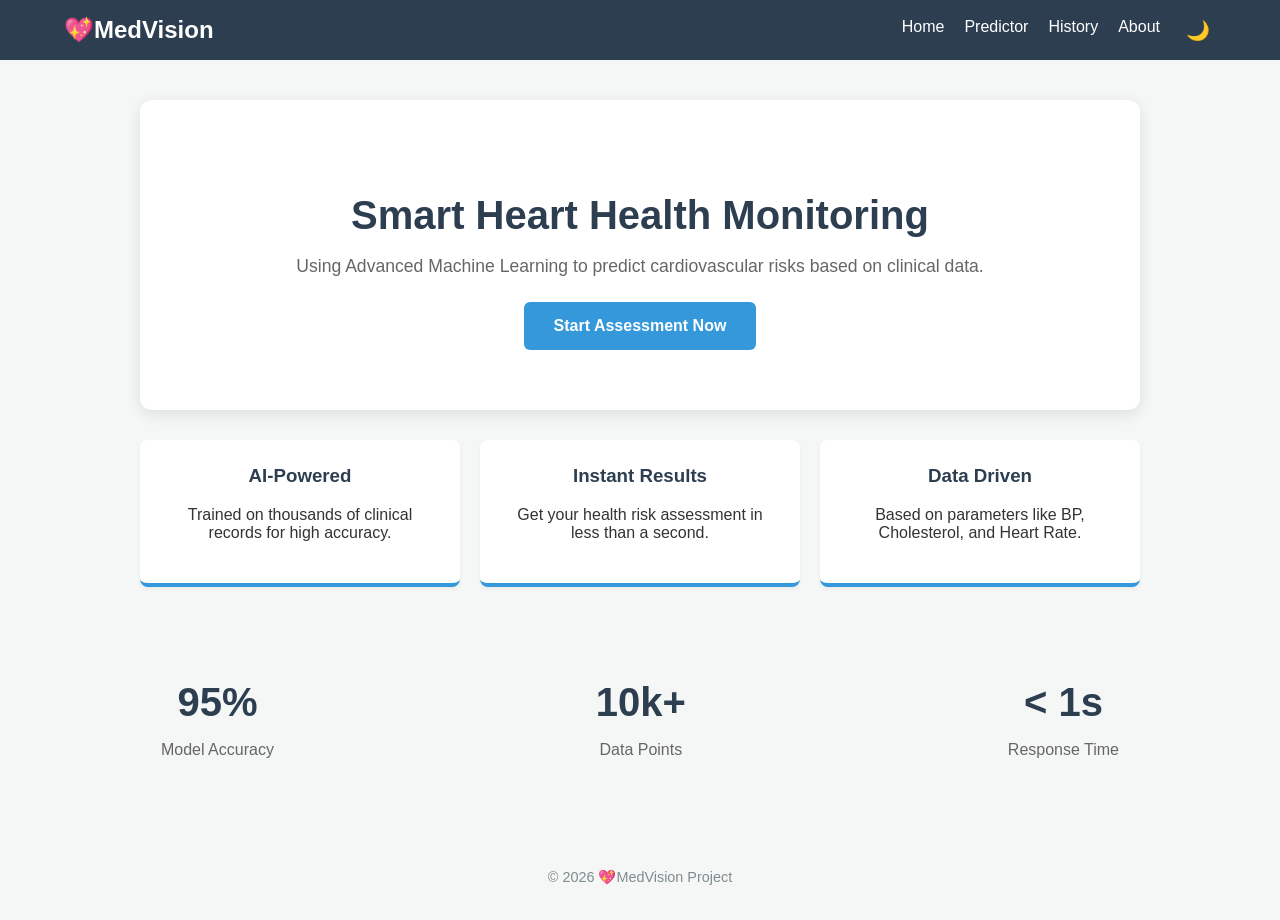
==== templates/index.html @ be7ce9fb "Add files via upload" ====
<!DOCTYPE html>
<html lang="en">
<head>
    <meta charset="UTF-8">
    <meta name="viewport" content="width=device-width, initial-scale=1.0, maximum-scale=1.0, user-scalable=no">
    <title>MedVision | Home</title>
    <link rel="stylesheet" href="{{ url_for('static', filename='styles.css') }}">
    <style>
        /* Variables */
        :root {
            --primary-blue: #2c3e50;
            --accent-blue: #3498db;
            --bg-color: #f4f7f6;
            --text-color: #333;
            --white: #ffffff;
        }

        body {
            animation: fadeInAnimation ease 0.5s;
            animation-iteration-count: 1;
            animation-fill-mode: forwards;
            font-family: 'Segoe UI', Tahoma, Geneva, Verdana, sans-serif;
            background-color: var(--bg-color);
            color: var(--text-color);
            margin: 0;

        }
        @keyframes fadeInAnimation {
        0% { opacity: 0; transform: translateY(10px); }
        100% { opacity: 1; transform: translateY(0); }
        }
        /* Navbar (Same as Predictor Page) */
        .navbar {
            background: var(--primary-blue);
            color: white;
            padding: 1rem 5%;
            display: flex;
            justify-content: space-between;
            align-items: center;
        }

        .logo a {
            color: white;
            text-decoration: none;
            font-size: 1.5rem;
            font-weight: bold;
        }

        .nav-links {
            list-style: none;
            display: flex;
            gap: 20px;
            padding: 0;
            margin: 0;
        }

        .nav-links a {
            color: white;
            text-decoration: none;
            font-weight: 500;
        }

        .nav-links a.active {
            border-bottom: 2px solid var(--accent-blue);
        }

        /* Hero Section */
        .container {
            max-width: 1000px;
            margin: 40px auto;
            padding: 0 20px;
        }

        .hero {
            text-align: center;
            padding: 60px 20px;
            background: white;
            border-radius: 12px;
            margin-bottom: 30px;
            box-shadow: 0 4px 15px rgba(0,0,0,0.1);
        }

        .hero h1 {
            font-size: 2.5rem;
            color: var(--primary-blue);
            margin-bottom: 15px;
        }

        .hero p {
            font-size: 1.1rem;
            color: #666;
            margin-bottom: 25px;
        }

        .btn-predict {
            display: inline-block;
            background-color: var(--accent-blue);
            color: white;
            padding: 15px 30px;
            text-decoration: none;
            border-radius: 6px;
            font-weight: bold;
            transition: background 0.3s;
        }

        .btn-predict:hover {
            background-color: #2980b9;
        }

        /* Features Grid */
        .features-grid {
            display: grid;
            grid-template-columns: repeat(auto-fit, minmax(250px, 1fr));
            gap: 20px;
        }

        .feature-card {
            background: white;
            padding: 25px;
            border-radius: 8px;
            text-align: center;
            border-bottom: 4px solid var(--accent-blue);
            box-shadow: 0 2px 4px rgba(0,0,0,0.05);
        }

        .feature-card h3 {
            color: var(--primary-blue);
            margin-top: 0;
        }

        footer {
            text-align: center;
            padding: 20px;
            margin-top: 40px;
            color: #7f8c8d;
            font-size: 0.9rem;
        }
    </style>
</head>

<body>

   <nav class="navbar">
    <div class="logo"><a href="/">💖MedVision</a></div>
    <ul class="nav-links">
        <li><a href="/">Home</a></li>
        <li><a href="/predictor">Predictor</a></li>
        <li><a href="/history">History</a></li>
        <li><a href="/about">About</a></li>
        <li><button id="theme-toggle" style="background:none; border:none; color:inherit; cursor:pointer; font-size:1.2rem;">🌙</button></li>
    </ul>
</nav>

    <div class="container" id="home-container">
    <section class="hero premium-hero" style="text-align: center;">
    <h1>Smart Heart Health Monitoring</h1>
    <p>Using Advanced Machine Learning to predict cardiovascular risks based on clinical data.</p>

    <a href="/predictor" class="btn-predict">Start Assessment Now</a>
</section>

    <section class="features-grid">
   <section class="features-grid">
    <div class="feature-card premium-feature">
        <i class="fas fa-microchip" style="font-size: 2.5rem; color: #3498db; margin-bottom: 15px;"></i>
        <h3>AI-Powered</h3>
        <p>Trained on thousands of clinical records for high accuracy.</p>
    </div>
    </section>
    <div class="feature-card premium-feature">
        <i class="fas fa-bolt"></i> <h3>Instant Results</h3>
        <p>Get your health risk assessment in less than a second.</p>
    </div>
    <div class="feature-card premium-feature">
        <i class="fas fa-database"></i> <h3>Data Driven</h3>
        <p>Based on parameters like BP, Cholesterol, and Heart Rate.</p>
    </div>
</section>
</div>
    <section style="display: flex; justify-content: space-around; text-align: center; margin: 60px 0; color: var(--primary-blue);">
            <div>
                <h2 style="font-size: 2.5rem; margin-bottom: 5px;">95%</h2>
                <p style="color: #666;">Model Accuracy</p>
            </div>
            <div>
                <h2 style="font-size: 2.5rem; margin-bottom: 5px;">10k+</h2>
                <p style="color: #666;">Data Points</p>
            </div>
            <div>
                <h2 style="font-size: 2.5rem; margin-bottom: 5px;">&lt; 1s</h2>
                <p style="color: #666;">Response Time</p>
            </div>
        </section>
    <footer style="text-align: center; margin-top: 40px; color: #7f8c8d;">
        <p>&copy; 2026 💖MedVision Project</p>
    </footer>
<script>
    const themeToggle = document.getElementById('theme-toggle');
    const body = document.body;

    // Pehle se save ki gayi preference check karo
    if (localStorage.getItem('theme') === 'dark') {
        body.classList.add('dark-mode');
        themeToggle.textContent = '☀️';
    }

    themeToggle.addEventListener('click', () => {
        body.classList.toggle('dark-mode');

        if (body.classList.contains('dark-mode')) {
            localStorage.setItem('theme', 'dark');
            themeToggle.textContent = '☀️';
        } else {
            localStorage.setItem('theme', 'light');
            themeToggle.textContent = '🌙';
        }
    });
</script>
</body>
</html>
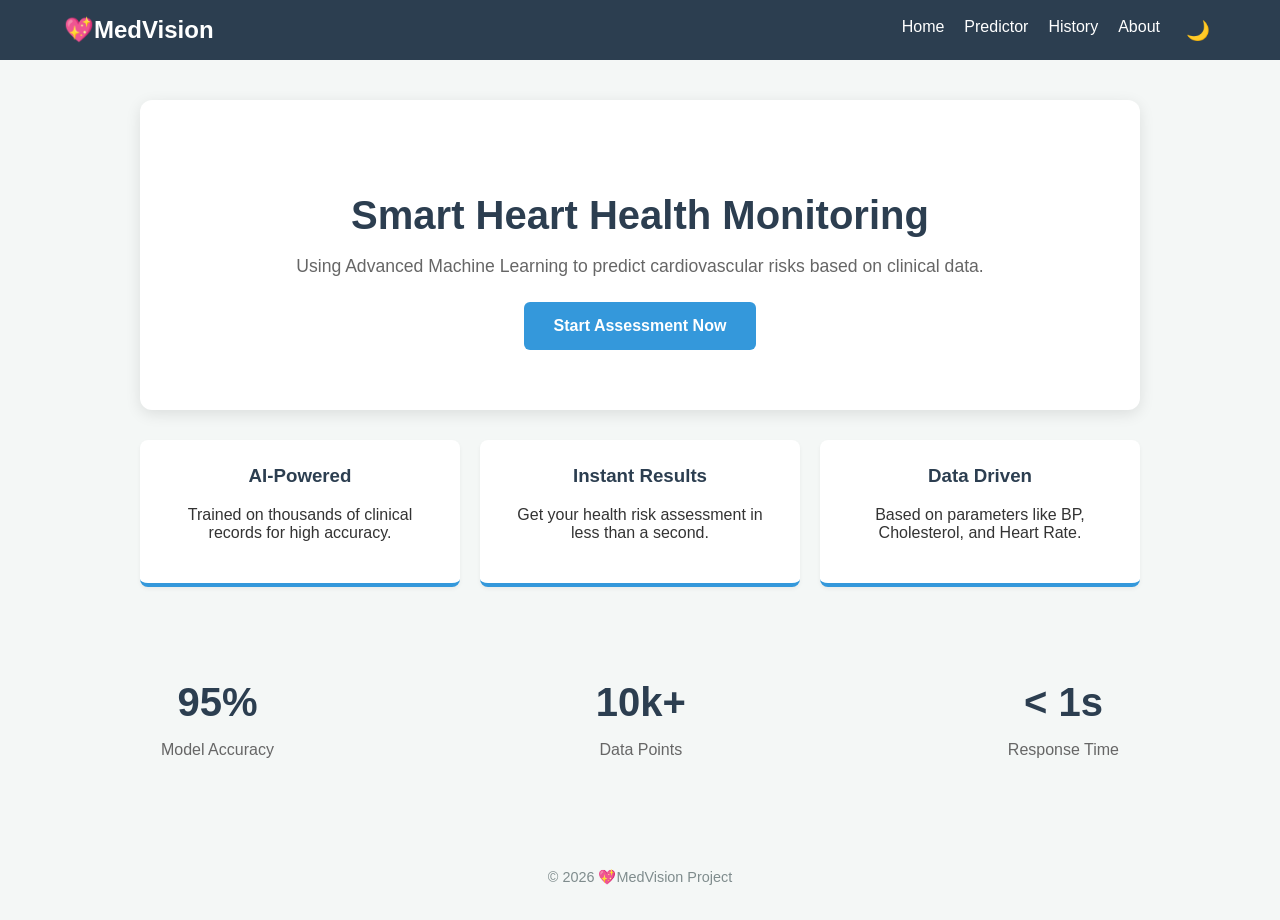
==== commit 95fda863: "Update index.html" ====
--- a/templates/index.html
+++ b/templates/index.html
@@ -140,16 +140,20 @@
 
 <body>
 
-   <nav class="navbar">
-    <div class="logo"><a href="/">💖MedVision</a></div>
-    <ul class="nav-links">
-        <li><a href="/">Home</a></li>
-        <li><a href="/predictor">Predictor</a></li>
-        <li><a href="/history">History</a></li>
-        <li><a href="/about">About</a></li>
-        <li><button id="theme-toggle" style="background:none; border:none; color:inherit; cursor:pointer; font-size:1.2rem;">🌙</button></li>
-    </ul>
-</nav>
+    <nav class="navbar">
+        <div class="logo" class="nav-container"><a href="/">💖MedVision</a></div>
+        <div class="menu-toggle" id="mobile-menu">
+            <span class="bar"></span>
+            <span class="bar"></span>
+            <span class="bar"></span>
+        </div>
+        <ul class="nav-links">
+            <li><a href="/">Home</a></li>
+            <li><a href="/predictor">Predictor</a></li>
+            <li><a href="/history">History</a></li> <li><a href="/about">About</a></li>
+            <li><button id="theme-toggle" style="background:none; border:none; color:inherit; cursor:pointer; font-size:1.2rem;">🌙</button></li>
+        </ul>
+    </nav>
 
     <div class="container" id="home-container">
     <section class="hero premium-hero" style="text-align: center;">
@@ -216,5 +220,16 @@
         }
     });
 </script>
+<script>
+    const menu = document.querySelector('#mobile-menu');
+    const menuLinks = document.querySelector('.nav-links');
+
+    menu.addEventListener('click', function() {
+        menuLinks.classList.toggle('active');
+        
+        // Optional: Icon ko 'X' banane ke liye animation (agar aap chahein)
+        menu.classList.toggle('is-active');
+    });
+</script>
 </body>
-</html>+</html>
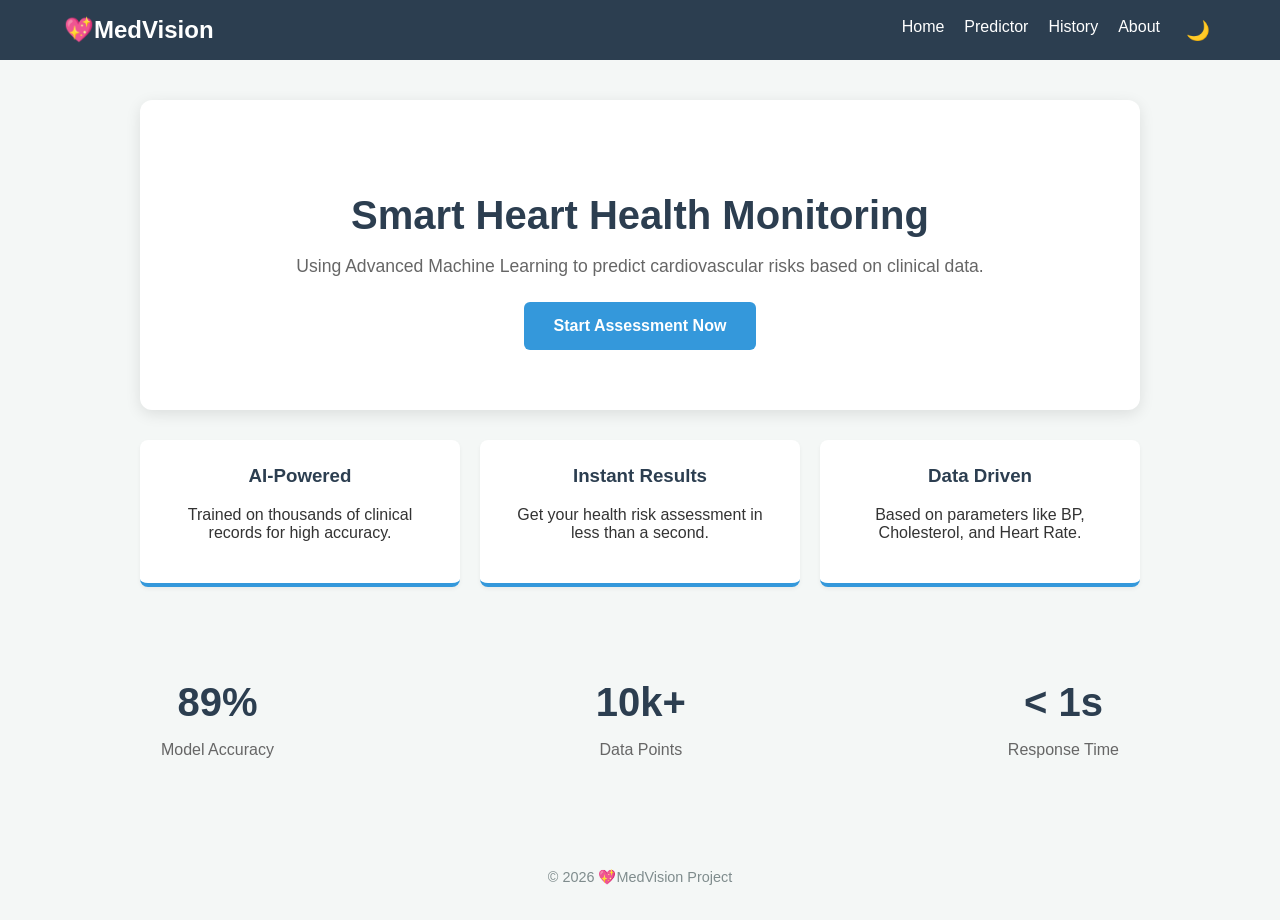
==== commit 9a5ab746: "Update index.html" ====
--- a/templates/index.html
+++ b/templates/index.html
@@ -183,7 +183,7 @@
 </div>
     <section style="display: flex; justify-content: space-around; text-align: center; margin: 60px 0; color: var(--primary-blue);">
             <div>
-                <h2 style="font-size: 2.5rem; margin-bottom: 5px;">95%</h2>
+                <h2 style="font-size: 2.5rem; margin-bottom: 5px;">89%</h2>
                 <p style="color: #666;">Model Accuracy</p>
             </div>
             <div>
